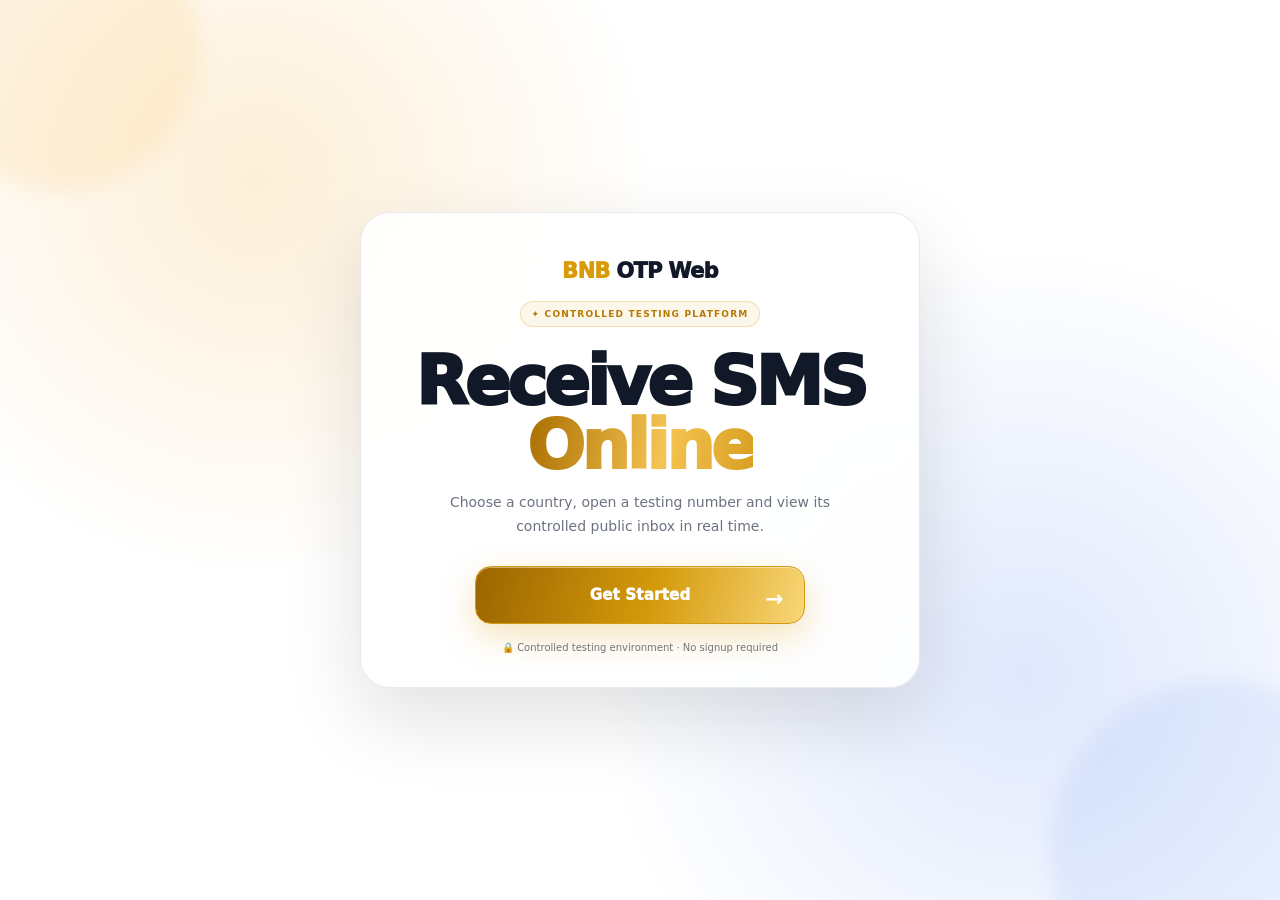
==== public/index.html @ 4083517a "restore: stable complete frontend" ====
<!doctype html>
<html lang="en">
<head>
<meta charset="utf-8">
<meta name="viewport" content="width=device-width,initial-scale=1,viewport-fit=cover">
<title>BNB OTP Web</title>
<meta name="theme-color" content="#ffffff">
<style>
:root{
--bg:#fff;
--card:#fff;
--soft:#f6f7f9;
--text:#111827;
--muted:#6b7280;
--line:#e5e7eb;
--blue:#2563eb;
--blue2:#1d4ed8;
--green:#16a34a;
--red:#dc2626;
--shadow:0 5px 20px rgba(0,0,0,.055);
}
[data-theme="dark"]{
--bg:#0b0d10;
--card:#11151a;
--soft:#181d24;
--text:#f3f4f6;
--muted:#9ca3af;
--line:#29313b;
--blue:#60a5fa;
--blue2:#3b82f6;
--green:#4ade80;
--red:#f87171;
--shadow:0 8px 28px rgba(0,0,0,.25);
}
*{box-sizing:border-box}
html{scroll-behavior:auto}
body{
margin:0;
background:var(--bg);
color:var(--text);
font-family:Inter,system-ui,-apple-system,BlinkMacSystemFont,"Segoe UI",sans-serif;
-webkit-font-smoothing:antialiased;
}
button,input{font:inherit}
button{cursor:pointer}
a{text-decoration:none;color:inherit}
.container{width:min(1120px,100%);margin:auto;padding:0 16px}
header{
position:sticky;
top:0;
z-index:100;
background:var(--bg);
border-bottom:1px solid var(--line);
}
.nav{
height:62px;
display:flex;
align-items:center;
justify-content:space-between;
gap:12px;
}
.brand{
font-size:20px;
font-weight:900;
letter-spacing:-.6px;
}
.brand span{color:var(--blue)}
.nav-actions{display:flex;gap:7px}
.btn{
border:1px solid var(--line);
background:var(--card);
color:var(--text);
border-radius:10px;
padding:9px 12px;
font-weight:700;
}
.btn:hover{border-color:var(--blue)}
main{padding:20px 0 60px}
.hero{
text-align:center;
padding:28px 0 18px;
}
.hero h1{
margin:0 0 10px;
font-size:clamp(30px,6vw,48px);
line-height:1.05;
letter-spacing:-1.8px;
}
.hero p{
margin:auto;
max-width:700px;
color:var(--muted);
font-size:14px;
line-height:1.65;
}
.search{
max-width:680px;
margin:20px auto 0;
position:relative;
}
.search input{
width:100%;
height:48px;
border:1px solid var(--line);
background:var(--card);
color:var(--text);
border-radius:13px;
padding:0 15px;
outline:0;
}
.search input:focus{border-color:var(--blue)}
.section-title{
display:flex;
align-items:center;
justify-content:space-between;
gap:10px;
margin:26px 0 12px;
}
.section-title h2{
margin:0;
font-size:19px;
letter-spacing:-.3px;
}
.count{
color:var(--muted);
font-size:12px;
}
.country-grid{
display:grid;
grid-template-columns:repeat(4,1fr);
gap:10px;
}
.country-card{
width:100%;
border:1px solid var(--line);
background:var(--card);
color:var(--text);
border-radius:15px;
padding:14px;
text-align:left;
box-shadow:var(--shadow);
transition:.15s;
}
.country-card:hover{
transform:translateY(-2px);
border-color:var(--blue);
}
.country-row{
display:flex;
align-items:center;
gap:10px;
}
.flag{
font-size:28px;
width:35px;
text-align:center;
}
.country-name{
font-weight:800;
font-size:14px;
}
.country-dial{
font-size:12px;
color:var(--muted);
margin-top:3px;
}
.country-numbers{
font-size:11px;
color:var(--blue);
margin-top:8px;
}
.number-grid{
display:grid;
grid-template-columns:repeat(3,1fr);
gap:11px;
}
.number-card{
border:1px solid var(--line);
background:var(--card);
border-radius:16px;
padding:15px;
box-shadow:var(--shadow);
}
.number-head{
display:flex;
align-items:flex-start;
justify-content:space-between;
gap:8px;
}
.number{
font-size:17px;
font-weight:900;
letter-spacing:.1px;
word-break:break-all;
}
.status{
font-size:10px;
padding:4px 7px;
border-radius:999px;
background:var(--soft);
color:var(--muted);
white-space:nowrap;
}
.status.received{color:var(--green)}
.number-label{
font-size:12px;
color:var(--muted);
margin-top:7px;
}
.number-actions{
display:grid;
grid-template-columns:1fr 1fr;
gap:7px;
margin-top:13px;
}
.primary,.secondary{
border-radius:10px;
padding:10px 8px;
font-weight:800;
border:1px solid var(--line);
}
.primary{
background:var(--blue);
border-color:var(--blue);
color:#fff;
}
.primary:hover{background:var(--blue2)}
.secondary{
background:var(--soft);
color:var(--text);
}
.empty{
padding:34px 18px;
border:1px dashed var(--line);
border-radius:15px;
text-align:center;
color:var(--muted);
grid-column:1/-1;
}
#detail{display:none}
#detail.show{display:block}
#home.hide{display:none}
.detail-top{
display:flex;
align-items:center;
gap:8px;
margin:7px 0 18px;
}
.detail-title{
flex:1;
min-width:0;
font-size:22px;
font-weight:900;
word-break:break-all;
}
.back{
border:1px solid var(--line);
background:var(--card);
color:var(--text);
border-radius:10px;
padding:9px 12px;
font-weight:750;
}
.update{
border:1px solid var(--line);
background:var(--card);
color:var(--text);
border-radius:10px;
padding:9px 12px;
font-weight:800;
}
.update.busy{opacity:.6}
.number-box{
border:1px solid var(--line);
background:var(--card);
border-radius:18px;
padding:20px;
box-shadow:var(--shadow);
}
.small-label{
font-size:10px;
color:var(--muted);
font-weight:800;
letter-spacing:.8px;
}
.big-number{
font-size:clamp(25px,6vw,39px);
font-weight:950;
margin:7px 0 15px;
word-break:break-all;
}
.copy-big{
width:100%;
border:0;
background:var(--blue);
color:#fff;
border-radius:11px;
padding:12px;
font-weight:850;
}
.copy-big:hover{background:var(--blue2)}
.notice{
margin-top:12px;
padding:12px 14px;
background:var(--soft);
border-radius:12px;
color:var(--muted);
font-size:12px;
line-height:1.55;
}
.messages{
display:grid;
gap:11px;
}
.message{
border:1px solid var(--line);
background:var(--card);
border-radius:16px;
padding:16px;
box-shadow:var(--shadow);
}
.message-top{
display:flex;
justify-content:space-between;
gap:10px;
align-items:center;
}
.message-title{
font-size:12px;
font-weight:800;
color:var(--muted);
}
.copy-message{
border:1px solid var(--line);
background:var(--soft);
color:var(--text);
border-radius:9px;
padding:7px 9px;
font-size:11px;
font-weight:800;
}
.message-text{
font-size:15px;
line-height:1.55;
margin:11px 0;
white-space:pre-wrap;
overflow-wrap:anywhere;
}
.otp-row{
display:flex;
align-items:center;
justify-content:space-between;
gap:10px;
padding:10px 12px;
background:var(--soft);
border-radius:11px;
}
.otp-code{
font-size:34px;
font-weight:950;
letter-spacing:3px;
word-break:break-all;
}
.copy-otp{
border:0;
background:var(--blue);
color:#fff;
border-radius:9px;
padding:8px 10px;
font-weight:850;
}
.message-meta{
display:flex;
flex-wrap:wrap;
gap:12px;
margin-top:11px;
font-size:11px;
color:var(--muted);
}
.auto{
display:flex;
align-items:center;
justify-content:space-between;
gap:10px;
margin:13px 0;
padding:11px 13px;
border:1px solid var(--line);
background:var(--card);
border-radius:12px;
font-size:12px;
color:var(--muted);
}
.auto-left{display:flex;align-items:center;gap:7px}
.dot{
width:8px;
height:8px;
border-radius:50%;
background:var(--green);
box-shadow:0 0 0 4px color-mix(in srgb,var(--green) 12%,transparent);
}
footer{
border-top:1px solid var(--line);
padding:24px 0;
text-align:center;
font-size:11px;
color:var(--muted);
}
@media(max-width:900px){
.country-grid{grid-template-columns:repeat(3,1fr)}
.number-grid{grid-template-columns:repeat(2,1fr)}
}
@media(max-width:620px){
.container{padding:0 13px}
.nav{height:57px}
.brand{font-size:18px}
main{padding-top:10px}
.hero{padding:22px 0 12px}
.hero h1{font-size:33px}
.country-grid{grid-template-columns:repeat(2,1fr);gap:8px}
.country-card{padding:12px}
.number-grid{grid-template-columns:1fr}
.detail-top{flex-wrap:wrap}
.detail-title{order:3;flex-basis:100%;font-size:21px}
.update{margin-left:auto}
.number-actions{grid-template-columns:1fr 1fr}
}

/* ===== PREMIUM MOTION & MICRO-INTERACTIONS ===== */

html{
  scroll-behavior:auto;
}

body{
  transition:
    background-color .28s ease,
    color .28s ease;
}

header{
  backdrop-filter:saturate(150%) blur(14px);
  -webkit-backdrop-filter:saturate(150%) blur(14px);
  background:color-mix(in srgb,var(--bg) 88%,transparent);
  transition:
    background-color .28s ease,
    border-color .28s ease,
    box-shadow .28s ease;
}

header:hover{
  box-shadow:0 8px 30px rgba(0,0,0,.045);
}

.brand{
  transition:transform .22s ease,opacity .22s ease;
}

.brand:hover{
  transform:translateY(-1px);
  opacity:.88;
}

.btn,
.back,
.update,
.copy-big,
.primary,
.secondary,
.copy-message,
.copy-otp{
  position:relative;
  overflow:hidden;
  transform:translateZ(0);
  transition:
    transform .18s cubic-bezier(.22,1,.36,1),
    box-shadow .22s ease,
    background-color .22s ease,
    border-color .22s ease,
    opacity .22s ease;
  -webkit-tap-highlight-color:transparent;
}

.btn::after,
.back::after,
.update::after,
.copy-big::after,
.primary::after,
.secondary::after,
.copy-message::after,
.copy-otp::after{
  content:"";
  position:absolute;
  inset:0;
  background:linear-gradient(
    110deg,
    transparent 20%,
    rgba(255,255,255,.20) 48%,
    transparent 76%
  );
  transform:translateX(-130%);
  transition:transform .55s ease;
  pointer-events:none;
}

.btn:hover::after,
.back:hover::after,
.update:hover::after,
.copy-big:hover::after,
.primary:hover::after,
.secondary:hover::after,
.copy-message:hover::after,
.copy-otp:hover::after{
  transform:translateX(130%);
}

.btn:hover,
.back:hover,
.update:hover,
.copy-big:hover,
.primary:hover,
.secondary:hover,
.copy-message:hover,
.copy-otp:hover{
  transform:translateY(-2px);
  box-shadow:0 8px 22px rgba(37,99,235,.12);
}

.btn:active,
.back:active,
.update:active,
.copy-big:active,
.primary:active,
.secondary:active,
.copy-message:active,
.copy-otp:active{
  transform:translateY(1px) scale(.975);
  box-shadow:0 3px 10px rgba(0,0,0,.10);
}

.search input{
  transition:
    border-color .22s ease,
    box-shadow .25s ease,
    transform .22s ease,
    background-color .28s ease;
}

.search input:focus{
  transform:translateY(-1px);
  box-shadow:
    0 0 0 4px color-mix(in srgb,var(--blue) 12%,transparent),
    0 10px 28px rgba(0,0,0,.055);
}

.hero h1{
  animation:premiumFadeUp .65s cubic-bezier(.22,1,.36,1) both;
}

.hero p{
  animation:premiumFadeUp .65s .08s cubic-bezier(.22,1,.36,1) both;
}

.search{
  animation:premiumFadeUp .65s .15s cubic-bezier(.22,1,.36,1) both;
}

.country-card{
  position:relative;
  overflow:hidden;
  transform:translateZ(0);
  transition:
    transform .25s cubic-bezier(.22,1,.36,1),
    border-color .25s ease,
    box-shadow .25s ease,
    background-color .28s ease;
  animation:cardReveal .48s cubic-bezier(.22,1,.36,1) both;
}

.country-card::before{
  content:"";
  position:absolute;
  width:90px;
  height:90px;
  right:-45px;
  top:-45px;
  border-radius:50%;
  background:color-mix(in srgb,var(--blue) 9%,transparent);
  transition:transform .35s ease;
}

.country-card:hover{
  transform:translateY(-5px) scale(1.012);
  border-color:color-mix(in srgb,var(--blue) 65%,var(--line));
  box-shadow:
    0 14px 34px rgba(0,0,0,.075),
    0 0 0 1px color-mix(in srgb,var(--blue) 7%,transparent);
}

.country-card:hover::before{
  transform:scale(2.2);
}

.flag{
  transition:transform .3s cubic-bezier(.22,1,.36,1);
}

.country-card:hover .flag{
  transform:scale(1.14) rotate(-3deg);
}

.number-card{
  position:relative;
  overflow:hidden;
  transform:translateZ(0);
  transition:
    transform .25s cubic-bezier(.22,1,.36,1),
    border-color .25s ease,
    box-shadow .25s ease,
    background-color .28s ease;
  animation:cardReveal .5s cubic-bezier(.22,1,.36,1) both;
}

.number-card:hover{
  transform:translateY(-4px);
  border-color:color-mix(in srgb,var(--blue) 42%,var(--line));
  box-shadow:
    0 14px 32px rgba(0,0,0,.07),
    0 0 0 1px color-mix(in srgb,var(--blue) 5%,transparent);
}

.number{
  transition:color .2s ease,transform .2s ease;
}

.number-card:hover .number{
  color:var(--blue);
}

.status{
  transition:
    transform .2s ease,
    background-color .2s ease;
}

.number-card:hover .status{
  transform:scale(1.04);
}

.message{
  position:relative;
  overflow:hidden;
  transition:
    transform .24s cubic-bezier(.22,1,.36,1),
    border-color .24s ease,
    box-shadow .24s ease;
  animation:cardReveal .5s cubic-bezier(.22,1,.36,1) both;
}

.message:hover{
  transform:translateY(-3px);
  border-color:color-mix(in srgb,var(--blue) 32%,var(--line));
  box-shadow:0 13px 32px rgba(0,0,0,.07);
}

.message::before{
  content:"";
  position:absolute;
  left:0;
  top:0;
  bottom:0;
  width:3px;
  background:var(--blue);
  opacity:.65;
  transform:scaleY(0);
  transform-origin:center;
  transition:transform .3s ease;
}

.message:hover::before{
  transform:scaleY(1);
}

.otp-row{
  transition:
    transform .22s ease,
    box-shadow .25s ease,
    background-color .25s ease;
}

.message:hover .otp-row{
  transform:translateY(-1px);
  box-shadow:inset 0 0 0 1px color-mix(in srgb,var(--blue) 10%,transparent);
}

.otp-code{
  text-shadow:0 0 22px color-mix(in srgb,var(--blue) 18%,transparent);
  transition:
    transform .22s ease,
    color .22s ease,
    letter-spacing .22s ease;
}

.message:hover .otp-code{
  transform:scale(1.025);
  color:var(--blue);
}

.big-number{
  transition:
    transform .25s ease,
    color .25s ease;
}

.number-box:hover .big-number{
  transform:translateX(2px);
  color:var(--blue);
}

.dot{
  animation:pulseDot 1.8s ease-in-out infinite;
}

.update.busy{
  opacity:.6;
}

.update.busy{
  animation:spinButton .9s linear infinite;
}

.auto{
  transition:
    transform .22s ease,
    border-color .22s ease,
    box-shadow .22s ease;
}

.auto:hover{
  transform:translateY(-2px);
  box-shadow:0 8px 22px rgba(0,0,0,.05);
}

.empty{
  animation:premiumFadeUp .4s ease both;
}

footer{
  transition:border-color .28s ease;
}

#countryPage,
#detail{
  animation:pageEnter .42s cubic-bezier(.22,1,.36,1) both;
}

.copy-big:hover{
  box-shadow:0 10px 28px rgba(37,99,235,.20);
}

@keyframes premiumFadeUp{
  from{
    opacity:0;
    transform:translateY(12px);
  }
  to{
    opacity:1;
    transform:translateY(0);
  }
}

@keyframes cardReveal{
  from{
    opacity:0;
    transform:translateY(12px) scale(.985);
  }
  to{
    opacity:1;
    transform:translateY(0) scale(1);
  }
}

@keyframes pageEnter{
  from{
    opacity:0;
    transform:translateX(10px);
  }
  to{
    opacity:1;
    transform:translateX(0);
  }
}

@keyframes pulseDot{
  0%,100%{
    box-shadow:0 0 0 3px color-mix(in srgb,var(--green) 10%,transparent);
  }
  50%{
    box-shadow:0 0 0 7px color-mix(in srgb,var(--green) 3%,transparent);
  }
}

@keyframes spinButton{
  from{transform:rotate(0deg)}
  to{transform:rotate(360deg)}
}

@media(max-width:620px){
  .country-card:hover{
    transform:translateY(-3px);
  }

  .number-card:hover,
  .message:hover{
    transform:translateY(-2px);
  }

  .btn:hover,
  .back:hover,
  .update:hover,
  .copy-big:hover,
  .primary:hover,
  .secondary:hover,
  .copy-message:hover,
  .copy-otp:hover{
    transform:translateY(-1px);
  }

  .otp-code{
    font-size:32px;
    letter-spacing:2.5px;
  }
}

@media(prefers-reduced-motion:reduce){
  *,
  *::before,
  *::after{
    animation-duration:.01ms !important;
    animation-iteration-count:1 !important;
    scroll-behavior:auto !important;
    transition-duration:.01ms !important;
  }
}


/* ===== BNB OTP WEB — FULL PREMIUM EXPERIENCE ===== */

body{
  overflow-x:hidden;
}

button{
  -webkit-user-select:none;
  user-select:none;
}

.welcome-screen{
  position:fixed;
  inset:0;
  z-index:9999;
  display:flex;
  align-items:center;
  justify-content:center;
  padding:22px;
  overflow:hidden;
  background:
    radial-gradient(circle at 20% 20%,rgba(245,158,11,.16),transparent 32%),
    radial-gradient(circle at 80% 75%,rgba(37,99,235,.15),transparent 35%),
    var(--bg);
  transition:
    opacity .65s cubic-bezier(.22,1,.36,1),
    visibility .65s;
}

.welcome-screen.hide{
  opacity:0;
  visibility:hidden;
  pointer-events:none;
}

.welcome-glow{
  position:absolute;
  border-radius:50%;
  filter:blur(10px);
  pointer-events:none;
  animation:welcomeFloat 6s ease-in-out infinite;
}

.welcome-glow-a{
  width:280px;
  height:280px;
  background:rgba(245,158,11,.10);
  top:-90px;
  left:-80px;
}

.welcome-glow-b{
  width:340px;
  height:340px;
  background:rgba(37,99,235,.08);
  right:-110px;
  bottom:-120px;
  animation-delay:-3s;
}

.welcome-card{
  position:relative;
  width:min(560px,100%);
  padding:46px 34px 34px;
  text-align:center;
  border:1px solid color-mix(in srgb,var(--line) 85%,transparent);
  border-radius:30px;
  background:color-mix(in srgb,var(--card) 91%,transparent);
  backdrop-filter:blur(24px);
  -webkit-backdrop-filter:blur(24px);
  box-shadow:
    0 30px 80px rgba(0,0,0,.12),
    0 0 0 1px rgba(255,255,255,.04);
  animation:welcomeCardIn .8s cubic-bezier(.22,1,.36,1) both;
}

.welcome-logo{
  font-size:21px;
  font-weight:950;
  letter-spacing:-.7px;
  margin-bottom:18px;
}

.welcome-logo span{
  color:#d99a08;
}

.welcome-badge{
  display:inline-flex;
  padding:7px 11px;
  border:1px solid rgba(217,154,8,.28);
  border-radius:999px;
  background:rgba(217,154,8,.08);
  color:#b77900;
  font-size:9px;
  font-weight:900;
  letter-spacing:1.2px;
  animation:badgePulse 2.4s ease-in-out infinite;
}

[data-theme="dark"] .welcome-badge{
  color:#f5c451;
}

.welcome-card h1{
  margin:23px 0 13px;
  font-size:clamp(42px,9vw,68px);
  line-height:.94;
  letter-spacing:-3.5px;
  font-weight:950;
}

.welcome-card h1 span{
  background:linear-gradient(
    100deg,
    #a96d00,
    #f5c451,
    #c98a08,
    #ffe39a,
    #a96d00
  );
  background-size:250% auto;
  -webkit-background-clip:text;
  background-clip:text;
  color:transparent;
  animation:goldText 3.2s linear infinite;
}

.welcome-card p{
  max-width:430px;
  margin:0 auto 27px;
  color:var(--muted);
  font-size:14px;
  line-height:1.7;
}

.get-started{
  position:relative;
  width:min(330px,100%);
  height:58px;
  overflow:hidden;
  border:1px solid #d39a12;
  border-radius:16px;
  background:
    linear-gradient(
      105deg,
      #9b6500,
      #d49a0b 25%,
      #ffe08a 50%,
      #d49a0b 75%,
      #9b6500
    );
  background-size:220% auto;
  color:#fff;
  font-weight:950;
  font-size:15px;
  letter-spacing:.2px;
  box-shadow:
    0 12px 35px rgba(217,154,8,.27),
    inset 0 1px rgba(255,255,255,.45);
  animation:
    goldButton 3s linear infinite,
    getStartedFloat 2.8s ease-in-out infinite;
  transition:
    transform .22s cubic-bezier(.22,1,.36,1),
    box-shadow .22s ease;
}

.get-started span:not(.get-started-shine){
  position:relative;
  z-index:2;
}

.get-started b{
  position:absolute;
  right:20px;
  z-index:2;
  font-size:22px;
  transition:transform .25s ease;
}

.get-started-shine{
  position:absolute;
  inset:-50%;
  background:linear-gradient(
    110deg,
    transparent 42%,
    rgba(255,255,255,.65) 50%,
    transparent 58%
  );
  transform:translateX(-70%) rotate(10deg);
  animation:getStartedShine 2.7s ease-in-out infinite;
}

.get-started:hover{
  transform:translateY(-4px) scale(1.015);
  box-shadow:
    0 18px 45px rgba(217,154,8,.38),
    inset 0 1px rgba(255,255,255,.55);
}

.get-started:hover b{
  transform:translateX(5px);
}

.get-started:active{
  transform:translateY(1px) scale(.975);
}

.welcome-note{
  margin-top:18px;
  color:var(--muted);
  font-size:10px;
}

.hero h1,
.hero p,
.search,
.section-title{
  animation:premiumUp .65s cubic-bezier(.22,1,.36,1) both;
}

.hero p{animation-delay:.06s}
.search{animation-delay:.12s}
.section-title{animation-delay:.18s}

.country-card,
.number-card,
.message{
  animation:premiumCard .5s cubic-bezier(.22,1,.36,1) both;
}

.country-card:nth-child(2),
.number-card:nth-child(2),
.message:nth-child(2){animation-delay:.04s}
.country-card:nth-child(3),
.number-card:nth-child(3),
.message:nth-child(3){animation-delay:.08s}
.country-card:nth-child(4),
.number-card:nth-child(4),
.message:nth-child(4){animation-delay:.12s}
.country-card:nth-child(5),
.number-card:nth-child(5),
.message:nth-child(5){animation-delay:.16s}
.country-card:nth-child(6),
.number-card:nth-child(6),
.message:nth-child(6){animation-delay:.20s}

.country-card,
.number-card,
.message,
.number-box,
.auto{
  will-change:transform;
}

.country-card{
  transition:
    transform .28s cubic-bezier(.22,1,.36,1),
    box-shadow .28s ease,
    border-color .25s ease;
}

.country-card:hover{
  transform:translateY(-6px) scale(1.012);
  box-shadow:
    0 18px 40px rgba(0,0,0,.09),
    0 0 0 1px color-mix(in srgb,var(--blue) 10%,transparent);
}

.number-card{
  transition:
    transform .28s cubic-bezier(.22,1,.36,1),
    box-shadow .28s ease,
    border-color .25s ease;
}

.number-card:hover{
  transform:translateY(-5px);
  box-shadow:0 17px 38px rgba(0,0,0,.09);
}

.message{
  transition:
    transform .28s cubic-bezier(.22,1,.36,1),
    box-shadow .28s ease,
    border-color .25s ease;
}

.message:hover{
  transform:translateY(-4px);
  box-shadow:0 16px 36px rgba(0,0,0,.085);
}

.btn,
.back,
.update,
.primary,
.secondary,
.copy-big,
.copy-message,
.copy-otp{
  position:relative;
  overflow:hidden;
  transition:
    transform .2s cubic-bezier(.22,1,.36,1),
    box-shadow .2s ease,
    background-color .2s ease,
    border-color .2s ease;
}

.btn::after,
.back::after,
.update::after,
.primary::after,
.secondary::after,
.copy-big::after,
.copy-message::after,
.copy-otp::after{
  content:"";
  position:absolute;
  inset:0;
  background:linear-gradient(
    110deg,
    transparent 30%,
    rgba(255,255,255,.24) 50%,
    transparent 70%
  );
  transform:translateX(-130%);
  transition:transform .55s ease;
  pointer-events:none;
}

.btn:hover::after,
.back:hover::after,
.update:hover::after,
.primary:hover::after,
.secondary:hover::after,
.copy-big:hover::after,
.copy-message:hover::after,
.copy-otp:hover::after{
  transform:translateX(130%);
}

.btn:hover,
.back:hover,
.update:hover,
.primary:hover,
.secondary:hover,
.copy-big:hover,
.copy-message:hover,
.copy-otp:hover{
  transform:translateY(-2px);
  box-shadow:0 9px 24px rgba(37,99,235,.14);
}

.btn:active,
.back:active,
.update:active,
.primary:active,
.secondary:active,
.copy-big:active,
.copy-message:active,
.copy-otp:active{
  transform:translateY(1px) scale(.97);
}

.copy-big{
  box-shadow:0 9px 25px rgba(37,99,235,.17);
}

.otp-code{
  transition:
    transform .22s ease,
    color .22s ease;
  text-shadow:
    0 0 24px color-mix(in srgb,var(--blue) 17%,transparent);
}

.message:hover .otp-code{
  transform:scale(1.035);
  color:var(--blue);
}

.update.busy{
  animation:updateSpin .75s linear infinite;
}

.dot{
  animation:onlinePulse 1.8s ease-in-out infinite;
}

#countryPage,
#detail{
  animation:pageSlide .45s cubic-bezier(.22,1,.36,1) both;
}

.search input{
  transition:
    transform .22s ease,
    box-shadow .25s ease,
    border-color .22s ease;
}

.search input:focus{
  transform:translateY(-1px);
  box-shadow:
    0 0 0 4px color-mix(in srgb,var(--blue) 11%,transparent),
    0 12px 30px rgba(0,0,0,.055);
}

@keyframes welcomeCardIn{
  from{opacity:0;transform:translateY(28px) scale(.94)}
  to{opacity:1;transform:translateY(0) scale(1)}
}

@keyframes welcomeFloat{
  0%,100%{transform:translate3d(0,0,0) scale(1)}
  50%{transform:translate3d(18px,-14px,0) scale(1.08)}
}

@keyframes badgePulse{
  0%,100%{box-shadow:0 0 0 0 rgba(217,154,8,0)}
  50%{box-shadow:0 0 0 7px rgba(217,154,8,.05)}
}

@keyframes goldText{
  to{background-position:250% center}
}

@keyframes goldButton{
  to{background-position:220% center}
}

@keyframes getStartedFloat{
  0%,100%{transform:translateY(0)}
  50%{transform:translateY(-2px)}
}

@keyframes getStartedShine{
  0%,45%{transform:translateX(-80%) rotate(10deg)}
  70%,100%{transform:translateX(80%) rotate(10deg)}
}

@keyframes premiumUp{
  from{opacity:0;transform:translateY(14px)}
  to{opacity:1;transform:translateY(0)}
}

@keyframes premiumCard{
  from{opacity:0;transform:translateY(14px) scale(.985)}
  to{opacity:1;transform:translateY(0) scale(1)}
}

@keyframes pageSlide{
  from{opacity:0;transform:translateX(12px)}
  to{opacity:1;transform:translateX(0)}
}

@keyframes onlinePulse{
  0%,100%{box-shadow:0 0 0 3px color-mix(in srgb,var(--green) 9%,transparent)}
  50%{box-shadow:0 0 0 8px color-mix(in srgb,var(--green) 2%,transparent)}
}

@keyframes updateSpin{
  from{transform:rotate(0)}
  to{transform:rotate(360deg)}
}

@media(max-width:620px){
  .welcome-card{
    padding:38px 22px 27px;
    border-radius:25px;
  }

  .welcome-card h1{
    font-size:43px;
    letter-spacing:-2.5px;
  }

  .get-started{
    height:56px;
  }

  .country-card:hover{
    transform:translateY(-3px);
  }

  .number-card:hover,
  .message:hover{
    transform:translateY(-3px);
  }
}

@media(prefers-reduced-motion:reduce){
  *,
  *::before,
  *::after{
    animation-duration:.01ms !important;
    animation-iteration-count:1 !important;
    transition-duration:.01ms !important;
  }
}

</style>
</head>

<body>

<div id="welcomeScreen" class="welcome-screen">
  <div class="welcome-glow welcome-glow-a"></div>
  <div class="welcome-glow welcome-glow-b"></div>

  <div class="welcome-card">
    <div class="welcome-logo">
      <span>BNB</span> OTP Web
    </div>

    <div class="welcome-badge">✦ CONTROLLED TESTING PLATFORM</div>

    <h1>Receive SMS<br><span>Online</span></h1>

    <p>
      Choose a country, open a testing number and view its
      controlled public inbox in real time.
    </p>

    <button class="get-started" onclick="enterWebsite()">
      <span class="get-started-shine"></span>
      <span>Get Started</span>
      <b>→</b>
    </button>

    <div class="welcome-note">
      🔒 Controlled testing environment · No signup required
    </div>
  </div>
</div>


<header>
<div class="container nav">
<a class="brand" href="#" onclick="goHome();return false">BNB <span>OTP Web</span></a>
<div class="nav-actions">
<button class="btn" onclick="toggleTheme()" id="themeBtn">🌙</button>
</div>
</div>
</header>

<main class="container">

<section id="home">

<div class="hero">
<h1>Receive SMS Online</h1>
<p>
Choose a country, select an available testing number and open its
public inbox. Messages update automatically while the page is open.
</p>

<div class="search">
<input id="search" autocomplete="off"
placeholder="Search country, code or dial code..."
oninput="renderCountries()">
</div>
</div>

<div class="section-title">
<h2>Countries</h2>
<span id="countryCount" class="count"></span>
</div>

<div id="countries" class="country-grid"></div>

<div class="section-title">
<h2 id="numbersHeading">Available Numbers</h2>
<span id="numberCount" class="count"></span>
</div>

<div id="numbers" class="number-grid"></div>

</section>

<section id="countryPage" style="display:none">
  <div class="detail-top">
    <button class="back" onclick="goBack()">← Back</button>
    <div id="countryPageTitle" class="detail-title"></div>
    <button class="update" onclick="refreshCountry()">↻ Update</button>
  </div>
  <div class="section-head">
    <div>
      <div class="eyebrow">COUNTRY</div>
      <h2 id="countryPageHeading">Available Numbers</h2>
    </div>
    <div id="countryPageCount" class="muted"></div>
  </div>
  <div id="countryNumbers" class="number-grid"></div>
</section>

<section id="detail">

<div class="detail-top">
<button class="back" onclick="goBack()">← Back</button>
<div id="detailTitle" class="detail-title"></div>
<button class="update" id="updateBtn" onclick="manualUpdate()">↻ Update</button>
</div>

<div class="number-box">
<div class="small-label">PHONE NUMBER</div>
<div id="bigNumber" class="big-number"></div>

<button class="copy-big" onclick="copyNumber()">
Copy Number
</button>

<div class="notice">
This is a public controlled-testing inbox. Do not use it for
private, sensitive or important accounts.
</div>
</div>

<div class="auto">
<div class="auto-left">
<span class="dot"></span>
<span>Automatic updates enabled</span>
</div>
<span id="lastUpdate">Updating...</span>
</div>

<div class="section-title">
<h2>Latest Messages</h2>
<span id="messageCount" class="count"></span>
</div>

<div id="messages" class="messages"></div>

</section>

</main>

<footer>
<div class="container">
BNB OTP Web · Controlled testing environment
</div>
</footer>

<script>

function enterWebsite(){
  const screen=$("welcomeScreen");
  if(!screen)return;

  screen.classList.add("hide");
  localStorage.setItem("bnb_welcome_seen","1");

  setTimeout(()=>{
    screen.style.display="none";
    window.scrollTo(0,0);
  },700);
}

function restoreWelcome(){
  const screen=$("welcomeScreen");
  if(!screen)return;

  if(localStorage.getItem("bnb_welcome_seen")==="1"){
    screen.style.display="none";
  }else{
    screen.style.display="flex";
  }
}


const API="https://bnb-otp-web.hafejnayem1743.workers.dev/api";

let countries=[];
let numbers=[];
let selectedCountry=null;
let activeNumber=null;
let refreshTimer=null;

const $=id=>document.getElementById(id);

async function api(path){
const response=await fetch(API+path,{
cache:"no-store",
headers:{Accept:"application/json"}
});
if(!response.ok)throw new Error("HTTP "+response.status);
return response.json();
}

function esc(value){
return String(value??"").replace(/[&<>"']/g,char=>({
"&":"&amp;",
"<":"&lt;",
">":"&gt;",
'"':"&quot;",
"'":"&#039;"
}[char]));
}

function countryFlag(country){
if(country.flag)return country.flag;

const code=String(country.code||"").toUpperCase();

if(code.length===2){
return String.fromCodePoint(
...code.split("").map(c=>127397+c.charCodeAt(0))
);
}

return "🌐";
}

function copyText(text,button){
if(navigator.clipboard&&window.isSecureContext){
navigator.clipboard.writeText(String(text)).then(()=>{
copied(button);
});
return;
}

const area=document.createElement("textarea");
area.value=String(text);
area.style.position="fixed";
area.style.opacity="0";
document.body.appendChild(area);
area.focus();
area.select();

try{
document.execCommand("copy");
copied(button);
}catch(e){}

area.remove();
}

function copied(button){
if(!button)return;
const old=button.textContent;
button.textContent="Copied ✓";
setTimeout(()=>button.textContent=old,1300);
}

function copyNumber(){
if(activeNumber)copyText(activeNumber.number,$(".copy-big"));
}

function copyOtp(code,button){
copyText(code,button);
}

function copyMessage(message,button){
copyText(message,button);
}

function formatTime(value){
    if(!value)return "Unknown time";
    const n=Number(value);
    const date=new Date(Number.isFinite(n)&&n<100000000000?n*1000:n);
    if(isNaN(date.getTime()))return String(value);

    const seconds=Math.max(0,Math.floor((Date.now()-date.getTime())/1000));
    if(seconds<10)return "just now";
    if(seconds<60)return seconds+" seconds ago";

    const minutes=Math.floor(seconds/60);
    if(minutes<60)return minutes+" minute"+(minutes===1?"":"s")+" ago";

    const hours=Math.floor(minutes/60);
    if(hours<24)return hours+" hour"+(hours===1?"":"s")+" ago";

    const days=Math.floor(hours/24);
    if(days<7)return days+" day"+(days===1?"":"s")+" ago";

    return date.toLocaleString();
  }

async function loadData(){
try{
const result=await Promise.all([
api("/countries"),
api("/numbers")
]);

countries=result[0].countries||result[0]||[];
numbers=result[1].numbers||result[1]||[];

renderCountries();
renderNumbers();
}catch(error){
$("countries").innerHTML=
'<div class="empty">Countries could not be loaded.</div>';

$("numbers").innerHTML=
'<div class="empty">Numbers could not be loaded.</div>';
}
}

function numberCountryId(number){
if(number.country_id!==null&&number.country_id!==undefined){
return Number(number.country_id);
}

const raw=String(number.number||"").replace(/\D/g,"");

for(const country of countries){
const dial=String(country.dial_code||"").replace(/\D/g,"");
if(dial&&raw.startsWith(dial))return Number(country.id);
}

return null;
}

function numbersForCountry(id){
return numbers.filter(n=>numberCountryId(n)===Number(id));
}

function renderCountries(){
const query=$("search").value.trim().toLowerCase();

const list=countries.filter(c=>
!query||
String(c.name||"").toLowerCase().includes(query)||
String(c.code||"").toLowerCase().includes(query)||
String(c.dial_code||"").toLowerCase().includes(query)
);

$("countryCount").textContent=list.length+" countries";

$("countries").innerHTML=list.map(c=>{
const total=numbersForCountry(c.id).length;

return `
<button class="country-card" onclick="selectCountry(${Number(c.id)})">
<div class="country-row">
<div class="flag">${esc(countryFlag(c))}</div>
<div>
<div class="country-name">${esc(c.name)}</div>
<div class="country-dial">${esc(c.dial_code||"")}</div>
</div>
</div>
<div class="country-numbers">
${total} ${total===1?"number":"numbers"} available
</div>
</button>`;
}).join("")||
'<div class="empty">No countries found.</div>';
}

function renderNumbers(){
let list=numbers;

if(selectedCountry!==null){
list=numbersForCountry(selectedCountry);
}

$("numbersHeading").textContent=
selectedCountry===null?"Available Numbers":"Numbers in Selected Country";

$("numberCount").textContent=list.length+" numbers";

$("numbers").innerHTML=list.map(n=>`
<article class="number-card">
<div class="number-head">
<div class="number">${esc(n.number)}</div>
<span class="status ${n.status==="received"?"received":""}">
${esc(n.status||"waiting")}
</span>
</div>

<div class="number-label">
${esc(n.label||"Public testing number")}
</div>

<div class="number-actions">
<button class="secondary"
onclick="copyText('${esc(String(n.number).replace(/'/g,"&#039;"))}',this)">
Copy Number
</button>

<button class="primary"
onclick="openNumber(${Number(n.id)})">
Open Inbox
</button>
</div>
</article>
`).join("")||
'<div class="empty">No numbers available.</div>';
}

function selectCountry(id,push=true){
    selectedCountry=Number(id);
    renderCountryPage();
    $("home").classList.add("hide");
    $("countryPage").style.display="block";
    $("detail").classList.remove("show");

    if(push){
      history.pushState({view:"country",id:selectedCountry},"","#country-"+selectedCountry);
    }
    window.scrollTo(0,0);
  }

  function renderCountryPage(){
    const country=countries.find(c=>Number(c.id)===Number(selectedCountry));
    if(!country){ goHome(); return; }

    const list=numbersForCountry(selectedCountry);

    $("countryPageTitle").textContent=countryFlag(country)+" "+(country.name||"Country");
    $("countryPageHeading").textContent=(country.name||"Country")+" Numbers";
    $("countryPageCount").textContent=list.length+" "+(list.length===1?"number":"numbers");

    $("countryNumbers").innerHTML=list.map(n=>`
      <article class="number-card">
        <div class="number-head">
          <div class="number">${esc(n.number)}</div>
          <span class="status ${n.status==="received"?"received":""}">${esc(n.status||"waiting")}</span>
        </div>
        <div class="number-label">${esc(n.label||"Public testing number")}</div>
        <div class="number-actions">
          <button class="secondary" onclick="copyText('${esc(String(n.number).replace(/'/g,"&#039;"))}',this)">Copy Number</button>
          <button class="primary" onclick="openNumber(${Number(n.id)})">Open Inbox</button>
        </div>
      </article>
    `).join("") || '<div class="empty">No numbers available for this country.</div>';
  }

  function refreshCountry(){
    renderCountryPage();
  }

async function openNumber(id,push=true){
    try{
      const response=await api("/numbers/"+id);
      activeNumber=response.number||response;

      $("home").classList.add("hide");
      $("countryPage").style.display="none";
      $("detail").classList.add("show");

      $("detailTitle").textContent=activeNumber.number||"";
      $("bigNumber").textContent=activeNumber.number||"";

      if(push){
        history.pushState({view:"number",id:Number(id)},"","#number-"+id);
      }

      await loadInbox();
      startAutoRefresh();
      window.scrollTo(0,0);
    }catch(error){
      alert("Unable to open inbox.");
    }
  }

async function loadInbox(){
if(!activeNumber)return;

try{
const response=await api(
"/numbers/"+activeNumber.id+"/otps"
);

const list=response.otps||response||[];

$("messageCount").textContent=
list.length+" "+(list.length===1?"message":"messages");

$("messages").innerHTML=list.length?
list.map(message=>{
const code=String(message.code||"").trim();
const body=String(
message.message||"Controlled test OTP message"
);

return `
<article class="message">

<div class="message-top">
<div class="message-title">Message</div>

<button class="copy-message"
onclick='copyMessage(${JSON.stringify(body)},this)'>
Copy Message
</button>
</div>

<div class="message-text">${esc(body)}</div>

${code?`
<div class="otp-row">
<div class="otp-code">${esc(code)}</div>
<button class="copy-otp"
onclick='copyOtp(${JSON.stringify(code)},this)'>
Copy OTP
</button>
</div>
`:""}

<div class="message-meta">
<span>Sender: ${esc(message.source||"CONTROLLED_TEST")}</span>
<span>Time: ${esc(formatTime(message.created_at))}</span>
</div>

</article>`;
}).join("")
:
'<div class="empty">No messages yet.</div>';

$("lastUpdate").textContent=
"Updated "+new Date().toLocaleTimeString();

}catch(error){
$("messages").innerHTML=
'<div class="empty">Unable to update messages.</div>';
}
}

function startAutoRefresh(){
stopAutoRefresh();
refreshTimer=setInterval(()=>{
if(activeNumber)loadInbox();
},10000);
}

function stopAutoRefresh(){
if(refreshTimer){
clearInterval(refreshTimer);
refreshTimer=null;
}
}

async function manualUpdate(){
const button=$("updateBtn");
button.disabled=true;
button.classList.add("busy");
button.textContent="↻ Updating...";

await loadInbox();

button.textContent="✓ Updated";

setTimeout(()=>{
button.disabled=false;
button.classList.remove("busy");
button.textContent="↻ Update";
},900);
}

function goHome(){
    stopAutoRefresh();
    activeNumber=null;
    selectedCountry=null;

    $("detail").classList.remove("show");
    $("countryPage").style.display="none";
    $("home").classList.remove("hide");

    history.pushState({view:"home"},"","#");
    renderCountries();
    renderNumbers();
    window.scrollTo(0,0);
  }

  function goBack(){
    stopAutoRefresh();

    if(activeNumber){
      activeNumber=null;
      if(selectedCountry!==null){
        $("detail").classList.remove("show");
        $("home").classList.add("hide");
        $("countryPage").style.display="block";
        renderCountryPage();
        history.pushState({view:"country",id:selectedCountry},"","#country-"+selectedCountry);
      }else{
        goHome();
      }
      window.scrollTo(0,0);
      return;
    }

    if(selectedCountry!==null){
      goHome();
      return;
    }

    goHome();
  }

function toggleTheme(){
const dark=document.documentElement.dataset.theme==="dark";

document.documentElement.dataset.theme=
dark?"":"dark";

localStorage.setItem(
"bnb_theme",
dark?"light":"dark"
);

$("themeBtn").textContent=
dark?"🌙":"☀️";
}

(function(){
if(localStorage.getItem("bnb_theme")==="dark"){
document.documentElement.dataset.theme="dark";
$("themeBtn").textContent="☀️";
}
})();

  async function restoreRoute(){
    const hash=window.location.hash||"";

    if(hash.startsWith("#number-")){
      const id=Number(hash.slice(8));
      if(Number.isFinite(id)&&id>0){
        await openNumber(id,false);
        return;
      }
    }

    if(hash.startsWith("#country-")){
      const id=Number(hash.slice(9));
      if(Number.isFinite(id)&&id>0){
        selectCountry(id,false);
        return;
      }
    }

    stopAutoRefresh();
    activeNumber=null;
    selectedCountry=null;
    $("detail").classList.remove("show");
    $("countryPage").style.display="none";
    $("home").classList.remove("hide");
    renderCountries();
    renderNumbers();
    window.scrollTo(0,0);
  }

  window.addEventListener("popstate",restoreRoute);
  restoreWelcome();
  loadData().then(restoreRoute);

</script>

</body>
</html>
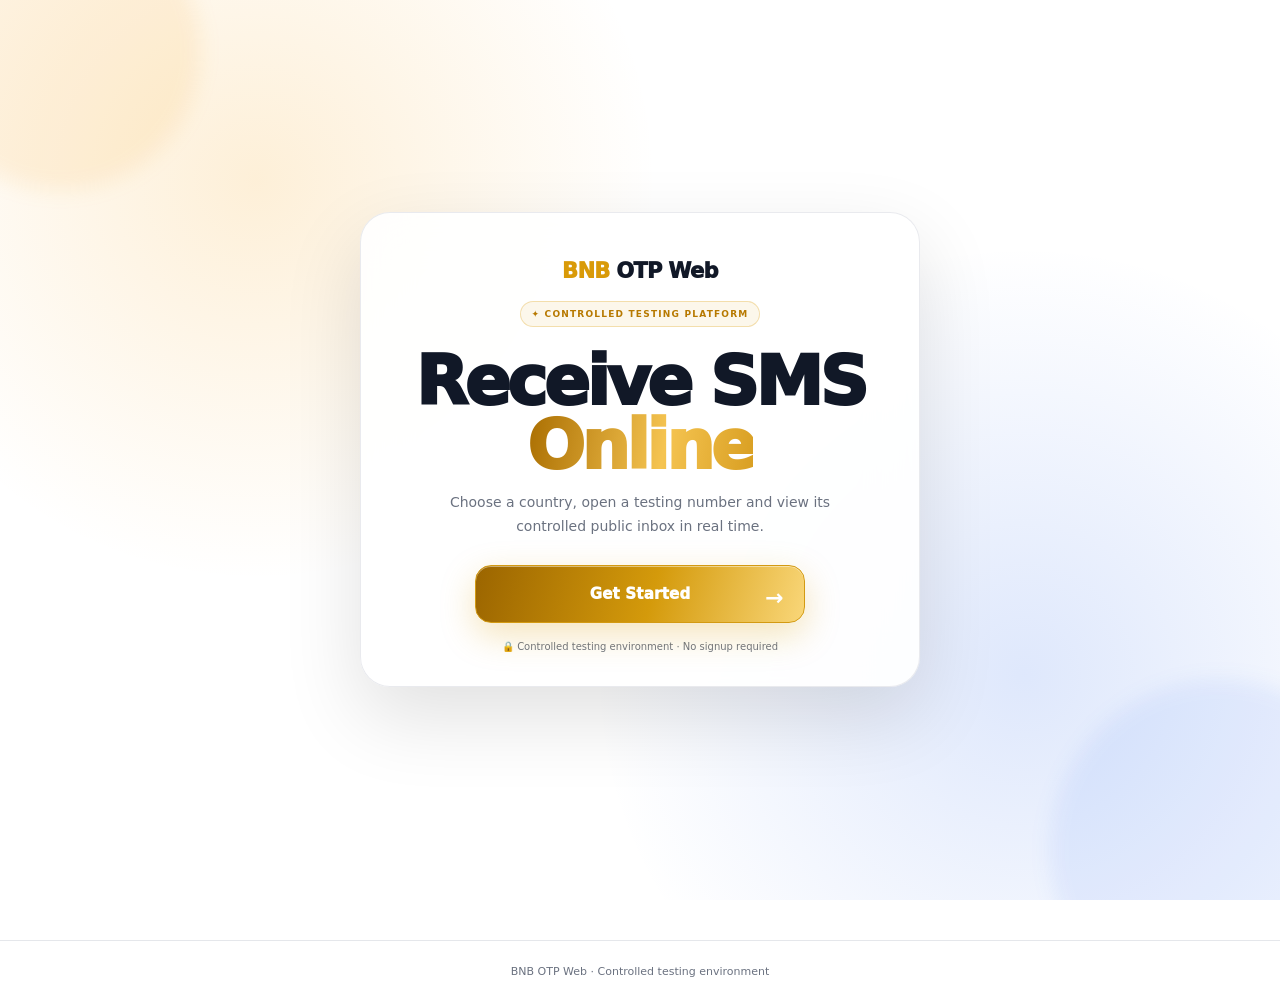
==== commit 314bf01b: "fix: clean country numbers section and restore scrolling" ====
--- a/public/index.html
+++ b/public/index.html
@@ -1348,6 +1348,12 @@
 }
 
 </style>
+<style id="bnb-final-layout-fix">
+html,body{min-height:100%;height:auto;overflow-x:hidden;overflow-y:auto}
+body{min-height:100vh}
+main,.app-main,.page,.page-shell,.content,.container{height:auto;min-height:0;overflow:visible}
+#home,#countryPage,#detail{min-height:100vh;height:auto;overflow:visible}
+</style>
 </head>
 
 <body>
@@ -1417,10 +1423,7 @@
 
 <div id="countries" class="country-grid"></div>
 
-<div class="section-title">
-<h2 id="numbersHeading">Available Numbers</h2>
-<span id="numberCount" class="count"></span>
-</div>
+
 
 <div id="numbers" class="number-grid"></div>
 
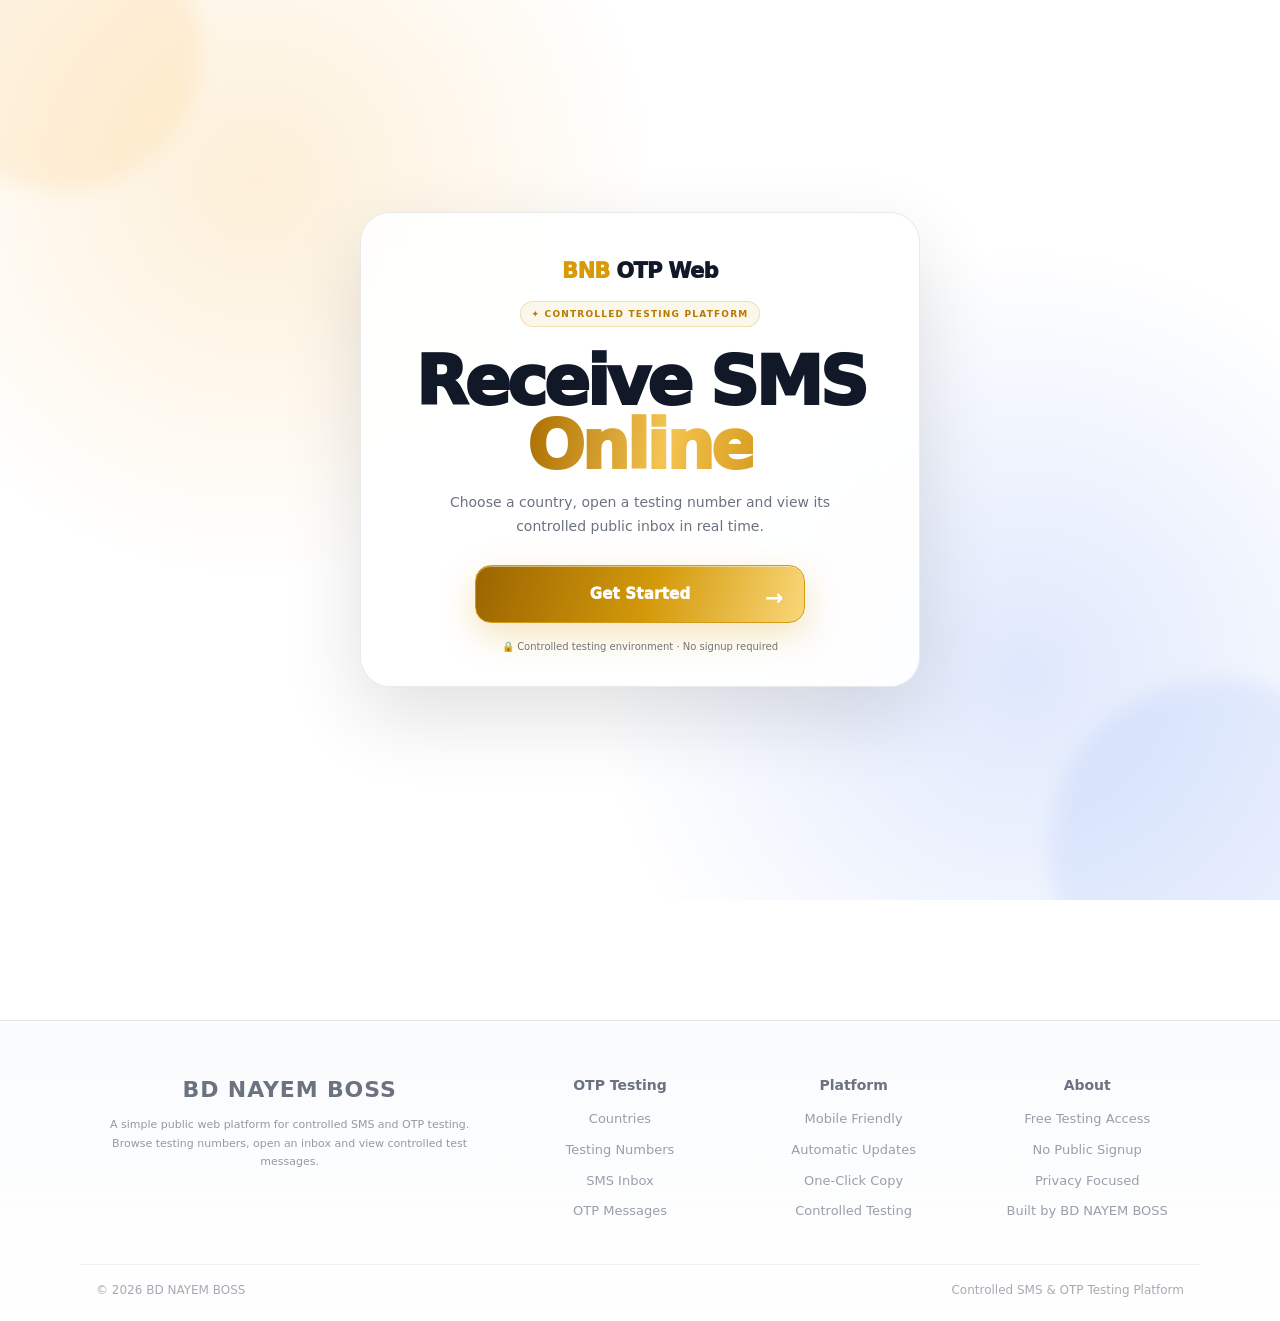
==== commit 51ea3f84: "feat: finalize BD NAYEM BOSS public footer and page layout" ====
--- a/public/index.html
+++ b/public/index.html
@@ -1354,6 +1354,118 @@
 main,.app-main,.page,.page-shell,.content,.container{height:auto;min-height:0;overflow:visible}
 #home,#countryPage,#detail{min-height:100vh;height:auto;overflow:visible}
 </style>
+<style id="bnb-final-scroll-fix">
+html{min-height:100%;overflow-x:hidden;overflow-y:auto}
+body{min-height:100vh;height:auto;overflow-x:hidden;overflow-y:auto}
+main{height:auto;min-height:100vh;overflow:visible}
+section{height:auto;overflow:visible}
+#home,#countryPage,#detail{height:auto;min-height:100vh;overflow:visible}
+.number-grid{max-height:none;overflow:visible}
+</style>
+<style id="bnb-final-layout-fix">
+html,body{
+  min-height:100%;
+  height:auto;
+  overflow-x:hidden;
+  overflow-y:auto;
+}
+body{
+  min-height:100vh;
+}
+main,
+.app-main,
+.page,
+.page-shell,
+.content,
+.container,
+section,
+#home,
+#countryPage,
+#detail{
+  height:auto !important;
+  min-height:0;
+  overflow:visible !important;
+}
+#home,
+#countryPage,
+#detail{
+  min-height:100vh;
+}
+.number-grid{
+  max-height:none !important;
+  overflow:visible !important;
+}
+</style>
+<style id="bnb-final-footer">
+.site-footer{
+  margin-top:80px;
+  padding:56px 0 24px;
+  border-top:1px solid var(--border,#e5e7eb);
+  background:linear-gradient(180deg,rgba(248,250,252,.8),rgba(255,255,255,1));
+}
+.footer-grid{
+  display:grid;
+  grid-template-columns:2fr 1fr 1fr 1fr;
+  gap:40px;
+}
+.footer-logo{
+  font-size:22px;
+  font-weight:900;
+  letter-spacing:.04em;
+}
+.footer-brand p{
+  max-width:440px;
+  margin:14px 0 0;
+  line-height:1.7;
+  opacity:.72;
+}
+.footer-column{
+  display:flex;
+  flex-direction:column;
+  gap:10px;
+}
+.footer-column h3{
+  margin:0 0 6px;
+  font-size:14px;
+  font-weight:800;
+}
+.footer-column a,
+.footer-column span{
+  font-size:13px;
+  line-height:1.6;
+  text-decoration:none;
+  color:inherit;
+  opacity:.68;
+}
+.footer-column a:hover{opacity:1}
+.footer-bottom{
+  margin-top:42px;
+  padding-top:18px;
+  border-top:1px solid var(--border,#e5e7eb);
+  display:flex;
+  justify-content:space-between;
+  gap:20px;
+  font-size:12px;
+  opacity:.6;
+}
+@media(max-width:800px){
+  .footer-grid{grid-template-columns:1fr 1fr;gap:30px}
+  .footer-brand{grid-column:1/-1}
+}
+@media(max-width:520px){
+  .site-footer{margin-top:55px;padding-top:40px}
+  .footer-grid{grid-template-columns:1fr;gap:26px}
+  .footer-brand{grid-column:auto}
+  .footer-bottom{flex-direction:column;gap:6px}
+}
+</style>
+<style id="bnb-final-page-scroll">
+html,body{height:auto;min-height:100%;overflow-x:hidden;overflow-y:auto}
+body{min-height:100vh}
+main{height:auto!important;min-height:100vh;overflow:visible!important}
+section{height:auto!important;overflow:visible!important}
+.site-footer{position:relative;display:block;clear:both}
+</style>
 </head>
 
 <body>
@@ -1391,7 +1503,7 @@
 
 <header>
 <div class="container nav">
-<a class="brand" href="#" onclick="goHome();return false">BNB <span>OTP Web</span></a>
+<a class="brand" href="#" onclick="goHome();return false">BD NAYEM <span>BOSS</span></a>
 <div class="nav-actions">
 <button class="btn" onclick="toggleTheme()" id="themeBtn">🌙</button>
 </div>
@@ -1486,10 +1598,47 @@
 
 </main>
 
-<footer>
-<div class="container">
-BNB OTP Web · Controlled testing environment
-</div>
+<footer class="site-footer">
+  <div class="container footer-grid">
+
+    <div class="footer-brand">
+      <div class="footer-logo">BD NAYEM BOSS</div>
+      <p>
+        A simple public web platform for controlled SMS and OTP testing.
+        Browse testing numbers, open an inbox and view controlled test messages.
+      </p>
+    </div>
+
+    <div class="footer-column">
+      <h3>OTP Testing</h3>
+      <a href="#" onclick="goHome();return false">Countries</a>
+      <a href="#" onclick="goHome();return false">Testing Numbers</a>
+      <a href="#" onclick="goHome();return false">SMS Inbox</a>
+      <a href="#" onclick="goHome();return false">OTP Messages</a>
+    </div>
+
+    <div class="footer-column">
+      <h3>Platform</h3>
+      <span>Mobile Friendly</span>
+      <span>Automatic Updates</span>
+      <span>One-Click Copy</span>
+      <span>Controlled Testing</span>
+    </div>
+
+    <div class="footer-column">
+      <h3>About</h3>
+      <span>Free Testing Access</span>
+      <span>No Public Signup</span>
+      <span>Privacy Focused</span>
+      <span>Built by BD NAYEM BOSS</span>
+    </div>
+
+  </div>
+
+  <div class="container footer-bottom">
+    <span>© 2026 BD NAYEM BOSS</span>
+    <span>Controlled SMS &amp; OTP Testing Platform</span>
+  </div>
 </footer>
 
 <script>
@@ -1640,11 +1789,9 @@
 renderCountries();
 renderNumbers();
 }catch(error){
-$("countries").innerHTML=
-'<div class="empty">Countries could not be loaded.</div>';
-
-$("numbers").innerHTML=
-'<div class="empty">Numbers could not be loaded.</div>';
+$("countries").innerHTML="";
+$("numbers").innerHTML="";
+console.warn("Public data could not be loaded:", error);
 }
 }
 
